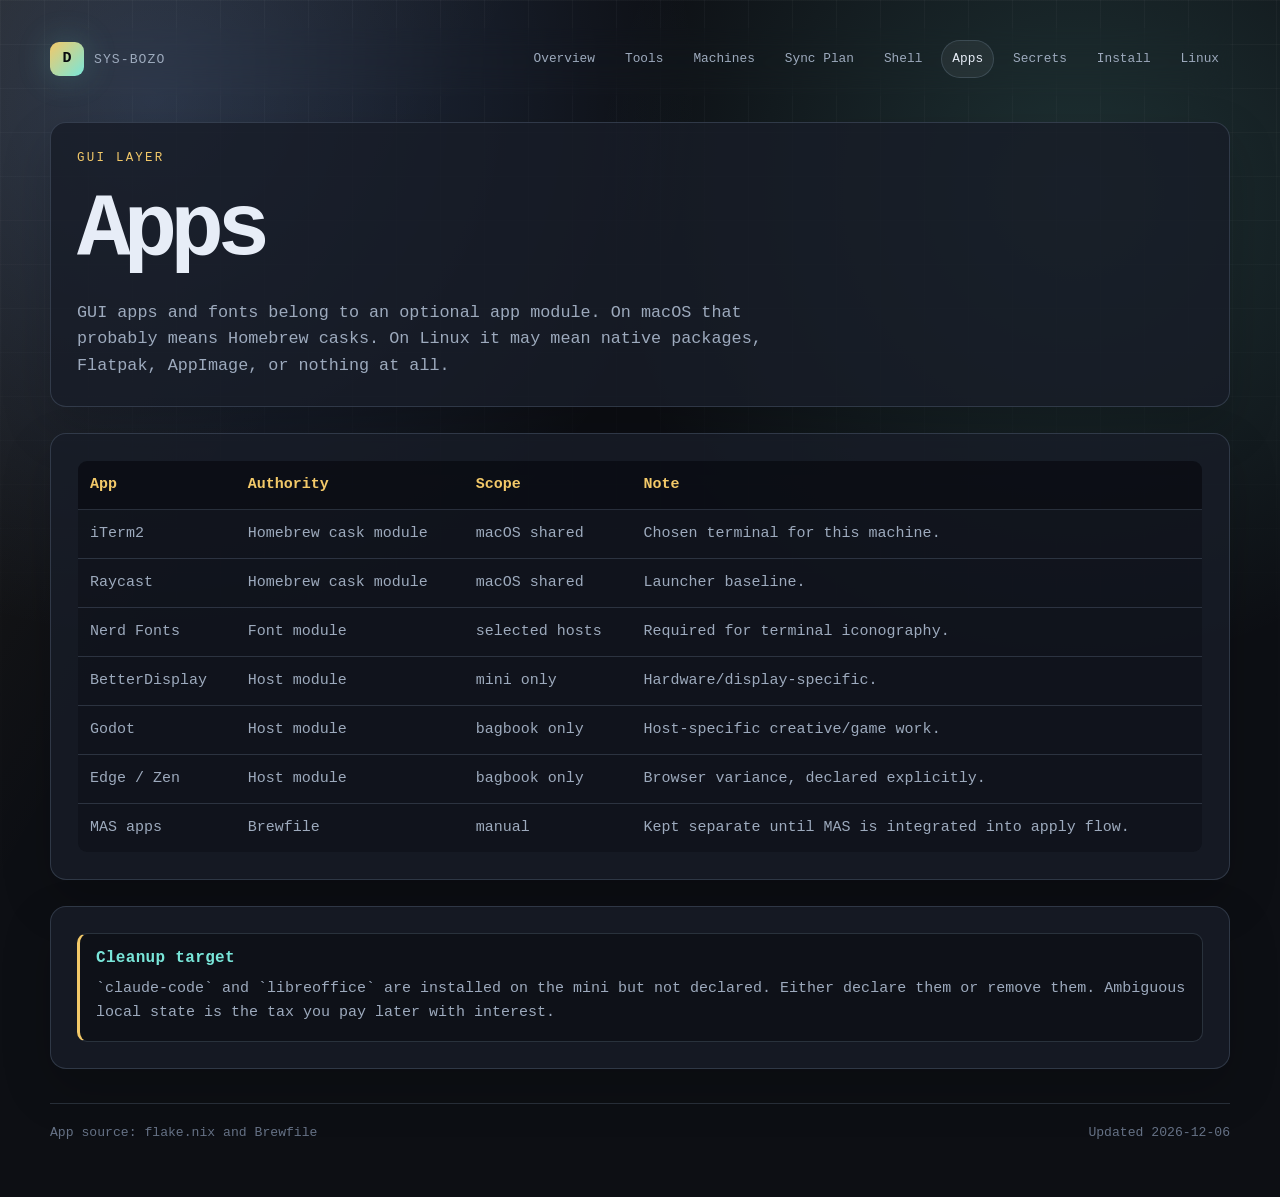
==== docs/apps.html @ b9169c6c "Initial sys-bozo project scaffold" ====
<!doctype html>
<html lang="en">
<head>
  <meta charset="utf-8">
  <meta name="viewport" content="width=device-width, initial-scale=1">
  <title>Apps - sys-bozo</title>
  <link rel="stylesheet" href="styles.css">
</head>
<body>
  <main class="site">
    <header class="topbar">
      <a class="brand" href="index.html"><span class="brand-mark">D</span><span>sys-bozo</span></a>
      <nav class="nav" aria-label="System docs">
        <a href="index.html">Overview</a><a href="tools.html">Tools</a><a href="machines.html">Machines</a><a href="sync-plan.html">Sync Plan</a><a href="shell.html">Shell</a><a href="apps.html">Apps</a><a href="secrets.html">Secrets</a><a href="install.html">Install</a><a href="linux.html">Linux</a>
      </nav>
    </header>

    <section class="section">
      <p class="kicker">GUI layer</p>
      <h1>Apps</h1>
      <p class="lede">GUI apps and fonts belong to an optional app module. On macOS that probably means Homebrew casks. On Linux it may mean native packages, Flatpak, AppImage, or nothing at all.</p>
    </section>

    <section class="section">
      <table class="matrix">
        <tr><th>App</th><th>Authority</th><th>Scope</th><th>Note</th></tr>
        <tr><td>iTerm2</td><td>Homebrew cask module</td><td>macOS shared</td><td>Chosen terminal for this machine.</td></tr>
        <tr><td>Raycast</td><td>Homebrew cask module</td><td>macOS shared</td><td>Launcher baseline.</td></tr>
        <tr><td>Nerd Fonts</td><td>Font module</td><td>selected hosts</td><td>Required for terminal iconography.</td></tr>
        <tr><td>BetterDisplay</td><td>Host module</td><td>mini only</td><td>Hardware/display-specific.</td></tr>
        <tr><td>Godot</td><td>Host module</td><td>bagbook only</td><td>Host-specific creative/game work.</td></tr>
        <tr><td>Edge / Zen</td><td>Host module</td><td>bagbook only</td><td>Browser variance, declared explicitly.</td></tr>
        <tr><td>MAS apps</td><td>Brewfile</td><td>manual</td><td>Kept separate until MAS is integrated into apply flow.</td></tr>
      </table>
    </section>

    <section class="section">
      <div class="callout"><h3>Cleanup target</h3><p>`claude-code` and `libreoffice` are installed on the mini but not declared. Either declare them or remove them. Ambiguous local state is the tax you pay later with interest.</p></div>
    </section>

    <footer class="footer"><span>App source: flake.nix and Brewfile</span><span>Updated <span data-updated></span></span></footer>
  </main>
  <script src="app.js"></script>
</body>
</html>
---- docs/styles.css ----
:root {
  color-scheme: dark;
  --bg: #0d0f14;
  --bg-2: #131720;
  --panel: rgba(24, 29, 40, 0.82);
  --panel-strong: #1a202d;
  --line: rgba(156, 178, 210, 0.2);
  --line-strong: rgba(156, 178, 210, 0.38);
  --text: #e7edf7;
  --muted: #9daabd;
  --faint: #667286;
  --gold: #f3c969;
  --blue: #78a9ff;
  --cyan: #79e6d9;
  --green: #9be58f;
  --red: #ff7d90;
  --ink: #080a0f;
  --radius: 10px;
  --shadow: 0 24px 70px rgba(0, 0, 0, 0.36);
}

* {
  box-sizing: border-box;
}

html {
  background: var(--bg);
}

body {
  min-height: 100vh;
  margin: 0;
  overflow-x: hidden;
  color: var(--text);
  font: 15px/1.6 ui-monospace, SFMono-Regular, Menlo, Monaco, Consolas, "Liberation Mono", monospace;
  background:
    radial-gradient(circle at 12% 8%, rgba(120, 169, 255, 0.22), transparent 34rem),
    radial-gradient(circle at 84% 16%, rgba(121, 230, 217, 0.16), transparent 30rem),
    linear-gradient(120deg, rgba(243, 201, 105, 0.08), transparent 28rem),
    var(--bg);
}

body::before {
  content: "";
  position: fixed;
  inset: 0;
  pointer-events: none;
  background-image:
    linear-gradient(rgba(231, 237, 247, 0.035) 1px, transparent 1px),
    linear-gradient(90deg, rgba(231, 237, 247, 0.035) 1px, transparent 1px);
  background-size: 44px 44px;
  mask-image: linear-gradient(to bottom, black, transparent 82%);
}

a {
  color: inherit;
}

.site {
  width: min(1180px, calc(100% - 32px));
  margin: 0 auto;
  padding: 28px 0 54px;
}

.topbar {
  position: sticky;
  top: 0;
  z-index: 20;
  display: flex;
  gap: 18px;
  align-items: center;
  justify-content: space-between;
  padding: 12px 0 18px;
  backdrop-filter: blur(18px);
}

.brand {
  display: inline-flex;
  gap: 10px;
  align-items: center;
  text-decoration: none;
  white-space: nowrap;
}

.brand-mark {
  display: grid;
  width: 34px;
  height: 34px;
  place-items: center;
  color: var(--ink);
  font-weight: 900;
  background: linear-gradient(135deg, var(--gold), var(--cyan));
  border-radius: 9px;
  box-shadow: 0 0 34px rgba(121, 230, 217, 0.22);
}

.brand span:last-child {
  color: var(--muted);
  font-size: 0.82rem;
  letter-spacing: 0.08em;
  text-transform: uppercase;
}

.nav {
  display: flex;
  gap: 8px;
  align-items: center;
  justify-content: flex-end;
  flex-wrap: wrap;
}

.nav a {
  padding: 8px 10px;
  border: 1px solid transparent;
  color: var(--muted);
  text-decoration: none;
  border-radius: 999px;
  font-size: 0.8rem;
}

.nav a:hover,
.nav a[aria-current="page"] {
  color: var(--text);
  background: rgba(255, 255, 255, 0.06);
  border-color: var(--line);
}

.hero {
  position: relative;
  display: grid;
  grid-template-columns: minmax(0, 1.08fr) minmax(320px, 0.92fr);
  gap: 28px;
  align-items: stretch;
  min-height: 470px;
  padding: 32px;
  overflow: hidden;
  background:
    linear-gradient(150deg, rgba(26, 32, 45, 0.92), rgba(13, 15, 20, 0.76)),
    var(--panel-strong);
  border: 1px solid var(--line);
  border-radius: 18px;
  box-shadow: var(--shadow);
}

.hero::after {
  content: "";
  position: absolute;
  inset: auto -12% -35% 26%;
  height: 280px;
  background: linear-gradient(90deg, transparent, rgba(120, 169, 255, 0.26), rgba(121, 230, 217, 0.18), transparent);
  filter: blur(20px);
  transform: rotate(-8deg);
}

.hero-copy,
.hero-map {
  position: relative;
  z-index: 1;
}

.kicker {
  margin: 0 0 14px;
  color: var(--gold);
  font-size: 0.78rem;
  letter-spacing: 0.18em;
  text-transform: uppercase;
}

h1,
h2,
h3 {
  margin: 0;
  line-height: 1.05;
}

h1 {
  max-width: 820px;
  font-size: clamp(2.7rem, 7vw, 6.8rem);
  letter-spacing: -0.08em;
}

h2 {
  margin-bottom: 14px;
  color: var(--text);
  font-size: clamp(1.7rem, 3vw, 3.2rem);
  letter-spacing: -0.055em;
}

h3 {
  margin-bottom: 10px;
  color: var(--cyan);
  font-size: 1rem;
  letter-spacing: 0.02em;
}

.lede {
  max-width: 700px;
  margin: 22px 0 0;
  color: var(--muted);
  font-size: 1.05rem;
  overflow-wrap: anywhere;
}

.hero-actions {
  display: flex;
  gap: 12px;
  flex-wrap: wrap;
  margin-top: 28px;
}

.button {
  display: inline-flex;
  min-height: 42px;
  align-items: center;
  justify-content: center;
  padding: 0 15px;
  border: 1px solid var(--line-strong);
  color: var(--text);
  text-decoration: none;
  background: rgba(255, 255, 255, 0.065);
  border-radius: 9px;
}

.button.primary {
  color: var(--ink);
  background: linear-gradient(135deg, var(--gold), var(--cyan));
  border-color: transparent;
  font-weight: 800;
}

.hero-map {
  display: grid;
  min-height: 340px;
  place-items: center;
}

.hero-map img {
  width: min(100%, 520px);
  height: auto;
  filter: drop-shadow(0 20px 45px rgba(0, 0, 0, 0.28));
}

.section {
  margin-top: 26px;
  padding: 26px;
  background: var(--panel);
  border: 1px solid var(--line);
  border-radius: 16px;
  box-shadow: 0 20px 50px rgba(0, 0, 0, 0.18);
}

.section-head {
  display: flex;
  gap: 18px;
  align-items: end;
  justify-content: space-between;
  margin-bottom: 18px;
}

.section-head p {
  max-width: 560px;
  margin: 0;
  color: var(--muted);
}

.grid {
  display: grid;
  grid-template-columns: repeat(3, minmax(0, 1fr));
  gap: 14px;
}

.grid.two {
  grid-template-columns: repeat(2, minmax(0, 1fr));
}

.card,
.row,
.terminal,
.callout {
  min-width: 0;
  background: rgba(8, 10, 15, 0.5);
  border: 1px solid var(--line);
  border-radius: var(--radius);
}

.card {
  padding: 16px;
}

.card strong {
  display: block;
  margin-bottom: 5px;
  color: var(--text);
}

.card p {
  margin: 0;
  color: var(--muted);
  overflow-wrap: anywhere;
}

.meta {
  color: var(--faint);
  font-size: 0.78rem;
  letter-spacing: 0.08em;
  text-transform: uppercase;
}

.pill-row {
  display: flex;
  gap: 8px;
  flex-wrap: wrap;
  min-width: 0;
  margin-top: 12px;
}

.pill {
  min-width: 0;
  padding: 4px 8px;
  color: var(--muted);
  background: rgba(255, 255, 255, 0.055);
  border: 1px solid var(--line);
  border-radius: 999px;
  font-size: 0.76rem;
}

.pill.good {
  color: var(--green);
}

.pill.warn {
  color: var(--gold);
}

.pill.stop {
  color: var(--red);
}

.tool-list {
  display: grid;
  gap: 9px;
  min-width: 0;
}

.row {
  display: grid;
  grid-template-columns: 150px minmax(0, 1fr) 118px;
  gap: 12px;
  align-items: center;
  padding: 11px 13px;
}

.row .name {
  min-width: 0;
  color: var(--gold);
  font-weight: 800;
}

.row .desc {
  min-width: 0;
  color: var(--muted);
  overflow-wrap: anywhere;
}

.status {
  max-width: 100%;
  justify-self: end;
  padding: 4px 8px;
  color: var(--green);
  background: rgba(155, 229, 143, 0.08);
  border: 1px solid rgba(155, 229, 143, 0.22);
  border-radius: 999px;
  font-size: 0.72rem;
  text-transform: uppercase;
}

.status.add {
  color: var(--blue);
  background: rgba(120, 169, 255, 0.08);
  border-color: rgba(120, 169, 255, 0.24);
}

.status.manual {
  color: var(--gold);
  background: rgba(243, 201, 105, 0.08);
  border-color: rgba(243, 201, 105, 0.24);
}

.terminal {
  padding: 18px;
  overflow-x: auto;
  color: var(--green);
  white-space: pre;
}

.callout {
  padding: 16px;
  border-left: 3px solid var(--gold);
}

.callout p {
  margin: 0;
  color: var(--muted);
}

.matrix {
  width: 100%;
  border-collapse: collapse;
  overflow: hidden;
  border: 1px solid var(--line);
  border-radius: var(--radius);
}

.matrix th,
.matrix td {
  padding: 12px;
  text-align: left;
  border-bottom: 1px solid var(--line);
}

.matrix th {
  color: var(--gold);
  background: rgba(8, 10, 15, 0.68);
}

.matrix td {
  color: var(--muted);
  background: rgba(8, 10, 15, 0.34);
}

.matrix tr:last-child td {
  border-bottom: 0;
}

.footer {
  display: flex;
  justify-content: space-between;
  gap: 16px;
  margin-top: 34px;
  padding-top: 18px;
  color: var(--faint);
  border-top: 1px solid var(--line);
  font-size: 0.82rem;
}

@media (max-width: 900px) {
  .site {
    width: min(320px, calc(100% - 56px));
    padding-right: 16px;
    padding-left: 16px;
  }

  .hero,
  .grid,
  .grid.two {
    grid-template-columns: 1fr;
  }

  .topbar {
    position: static;
    align-items: flex-start;
    flex-direction: column;
  }

  .nav {
    width: 100%;
    justify-content: flex-start;
    flex-wrap: nowrap;
    overflow-x: auto;
    padding-bottom: 4px;
    scrollbar-width: thin;
  }

  .nav a {
    flex: 0 0 auto;
    white-space: nowrap;
  }

  .hero,
  .section {
    width: 100%;
    max-width: 100%;
    padding: 20px;
  }

  .row {
    grid-template-columns: 1fr;
  }

  .status {
    justify-self: start;
    white-space: normal;
  }

  .section-head {
    align-items: start;
    flex-direction: column;
  }
}

@media (prefers-reduced-motion: no-preference) {
  .section,
  .hero {
    animation: rise 520ms ease both;
  }

  .section:nth-of-type(2) { animation-delay: 70ms; }
  .section:nth-of-type(3) { animation-delay: 120ms; }
  .section:nth-of-type(4) { animation-delay: 170ms; }

  @keyframes rise {
    from {
      opacity: 0;
      transform: translateY(14px);
    }
    to {
      opacity: 1;
      transform: translateY(0);
    }
  }
}
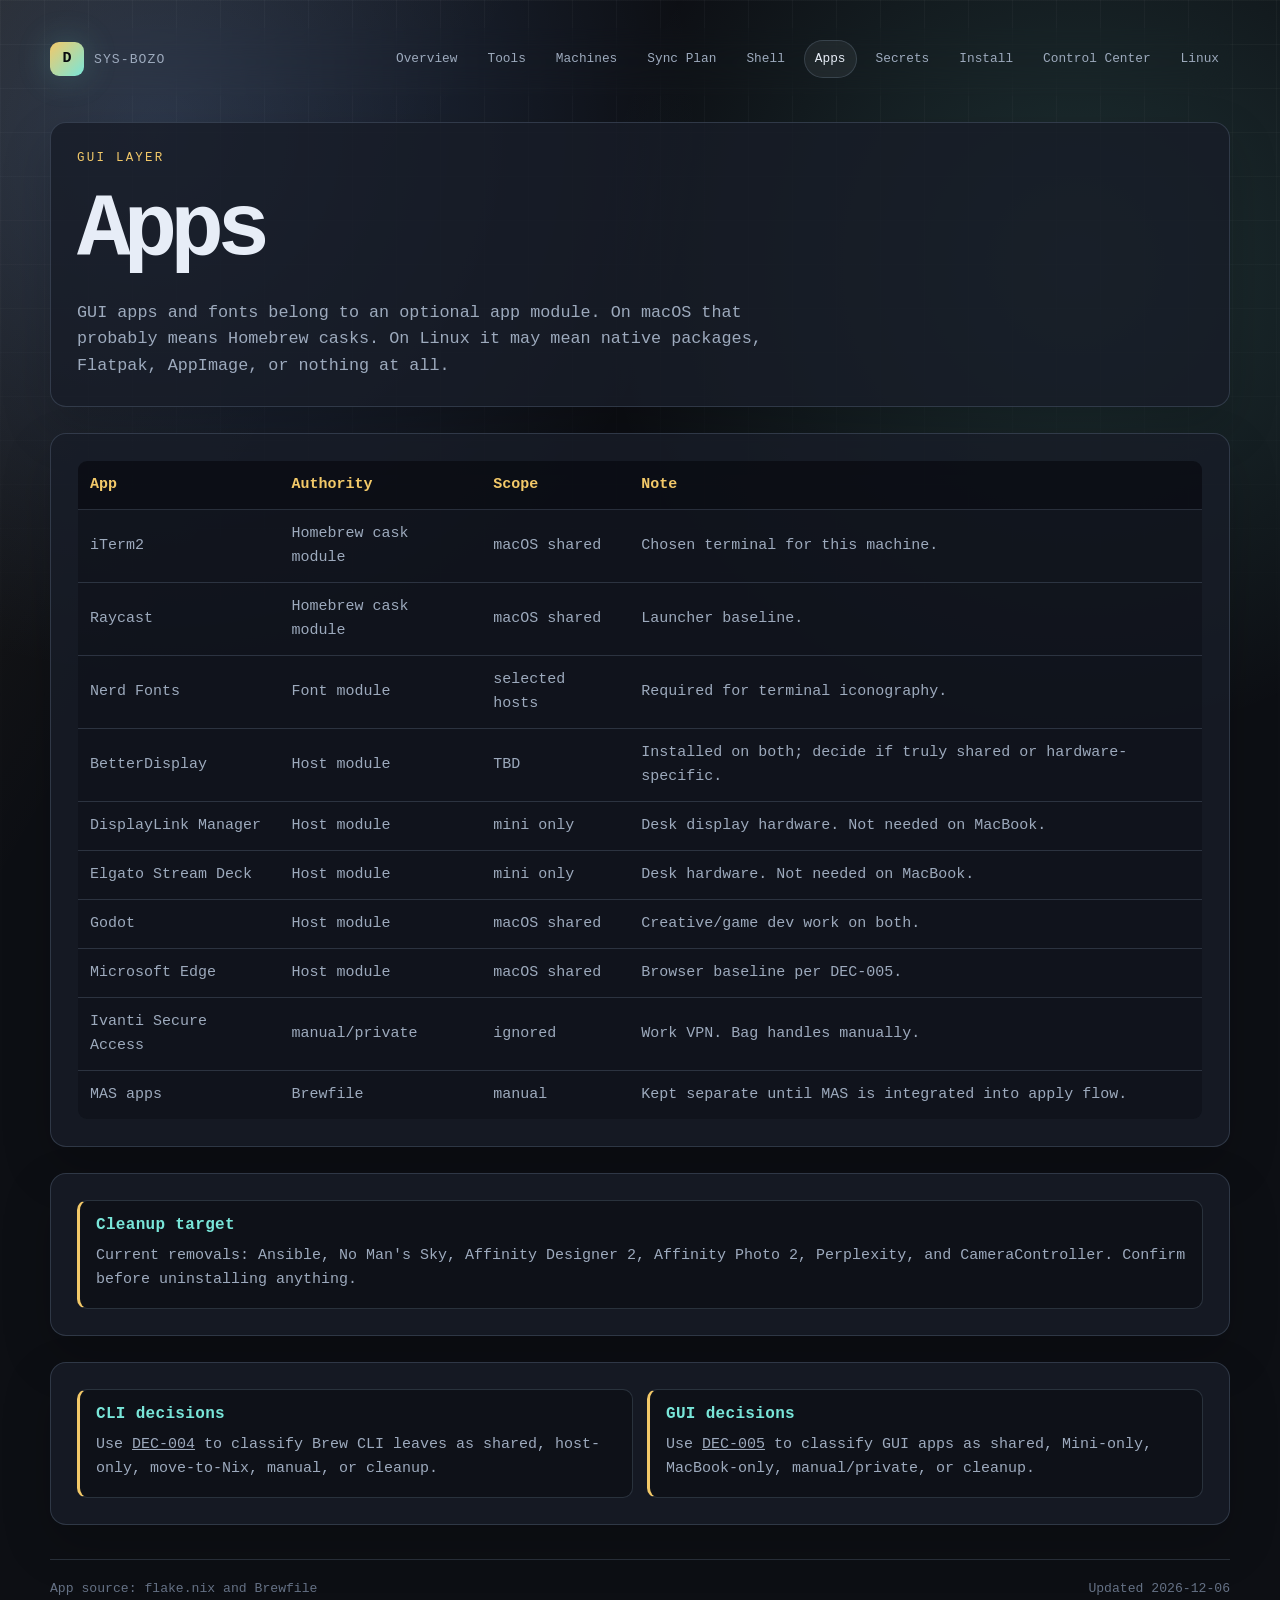
==== commit bb73b0f3: "Add control center and host decision docs" ====
--- a/docs/apps.html
+++ b/docs/apps.html
@@ -11,7 +11,7 @@
     <header class="topbar">
       <a class="brand" href="index.html"><span class="brand-mark">D</span><span>sys-bozo</span></a>
       <nav class="nav" aria-label="System docs">
-        <a href="index.html">Overview</a><a href="tools.html">Tools</a><a href="machines.html">Machines</a><a href="sync-plan.html">Sync Plan</a><a href="shell.html">Shell</a><a href="apps.html">Apps</a><a href="secrets.html">Secrets</a><a href="install.html">Install</a><a href="linux.html">Linux</a>
+        <a href="index.html">Overview</a><a href="tools.html">Tools</a><a href="machines.html">Machines</a><a href="sync-plan.html">Sync Plan</a><a href="shell.html">Shell</a><a href="apps.html">Apps</a><a href="secrets.html">Secrets</a><a href="install.html">Install</a><a href="control-center.html">Control Center</a><a href="linux.html">Linux</a>
       </nav>
     </header>
 
@@ -27,15 +27,25 @@
         <tr><td>iTerm2</td><td>Homebrew cask module</td><td>macOS shared</td><td>Chosen terminal for this machine.</td></tr>
         <tr><td>Raycast</td><td>Homebrew cask module</td><td>macOS shared</td><td>Launcher baseline.</td></tr>
         <tr><td>Nerd Fonts</td><td>Font module</td><td>selected hosts</td><td>Required for terminal iconography.</td></tr>
-        <tr><td>BetterDisplay</td><td>Host module</td><td>mini only</td><td>Hardware/display-specific.</td></tr>
-        <tr><td>Godot</td><td>Host module</td><td>bagbook only</td><td>Host-specific creative/game work.</td></tr>
-        <tr><td>Edge / Zen</td><td>Host module</td><td>bagbook only</td><td>Browser variance, declared explicitly.</td></tr>
+        <tr><td>BetterDisplay</td><td>Host module</td><td>TBD</td><td>Installed on both; decide if truly shared or hardware-specific.</td></tr>
+        <tr><td>DisplayLink Manager</td><td>Host module</td><td>mini only</td><td>Desk display hardware. Not needed on MacBook.</td></tr>
+        <tr><td>Elgato Stream Deck</td><td>Host module</td><td>mini only</td><td>Desk hardware. Not needed on MacBook.</td></tr>
+        <tr><td>Godot</td><td>Host module</td><td>macOS shared</td><td>Creative/game dev work on both.</td></tr>
+        <tr><td>Microsoft Edge</td><td>Host module</td><td>macOS shared</td><td>Browser baseline per DEC-005.</td></tr>
+        <tr><td>Ivanti Secure Access</td><td>manual/private</td><td>ignored</td><td>Work VPN. Bag handles manually.</td></tr>
         <tr><td>MAS apps</td><td>Brewfile</td><td>manual</td><td>Kept separate until MAS is integrated into apply flow.</td></tr>
       </table>
     </section>
 
     <section class="section">
-      <div class="callout"><h3>Cleanup target</h3><p>`claude-code` and `libreoffice` are installed on the mini but not declared. Either declare them or remove them. Ambiguous local state is the tax you pay later with interest.</p></div>
+      <div class="callout"><h3>Cleanup target</h3><p>Current removals: Ansible, No Man's Sky, Affinity Designer 2, Affinity Photo 2, Perplexity, and CameraController. Confirm before uninstalling anything.</p></div>
+    </section>
+
+    <section class="section">
+      <div class="grid two">
+        <article class="callout"><h3>CLI decisions</h3><p>Use <a href="dec-004.html">DEC-004</a> to classify Brew CLI leaves as shared, host-only, move-to-Nix, manual, or cleanup.</p></article>
+        <article class="callout"><h3>GUI decisions</h3><p>Use <a href="dec-005.html">DEC-005</a> to classify GUI apps as shared, Mini-only, MacBook-only, manual/private, or cleanup.</p></article>
+      </div>
     </section>
 
     <footer class="footer"><span>App source: flake.nix and Brewfile</span><span>Updated <span data-updated></span></span></footer>
